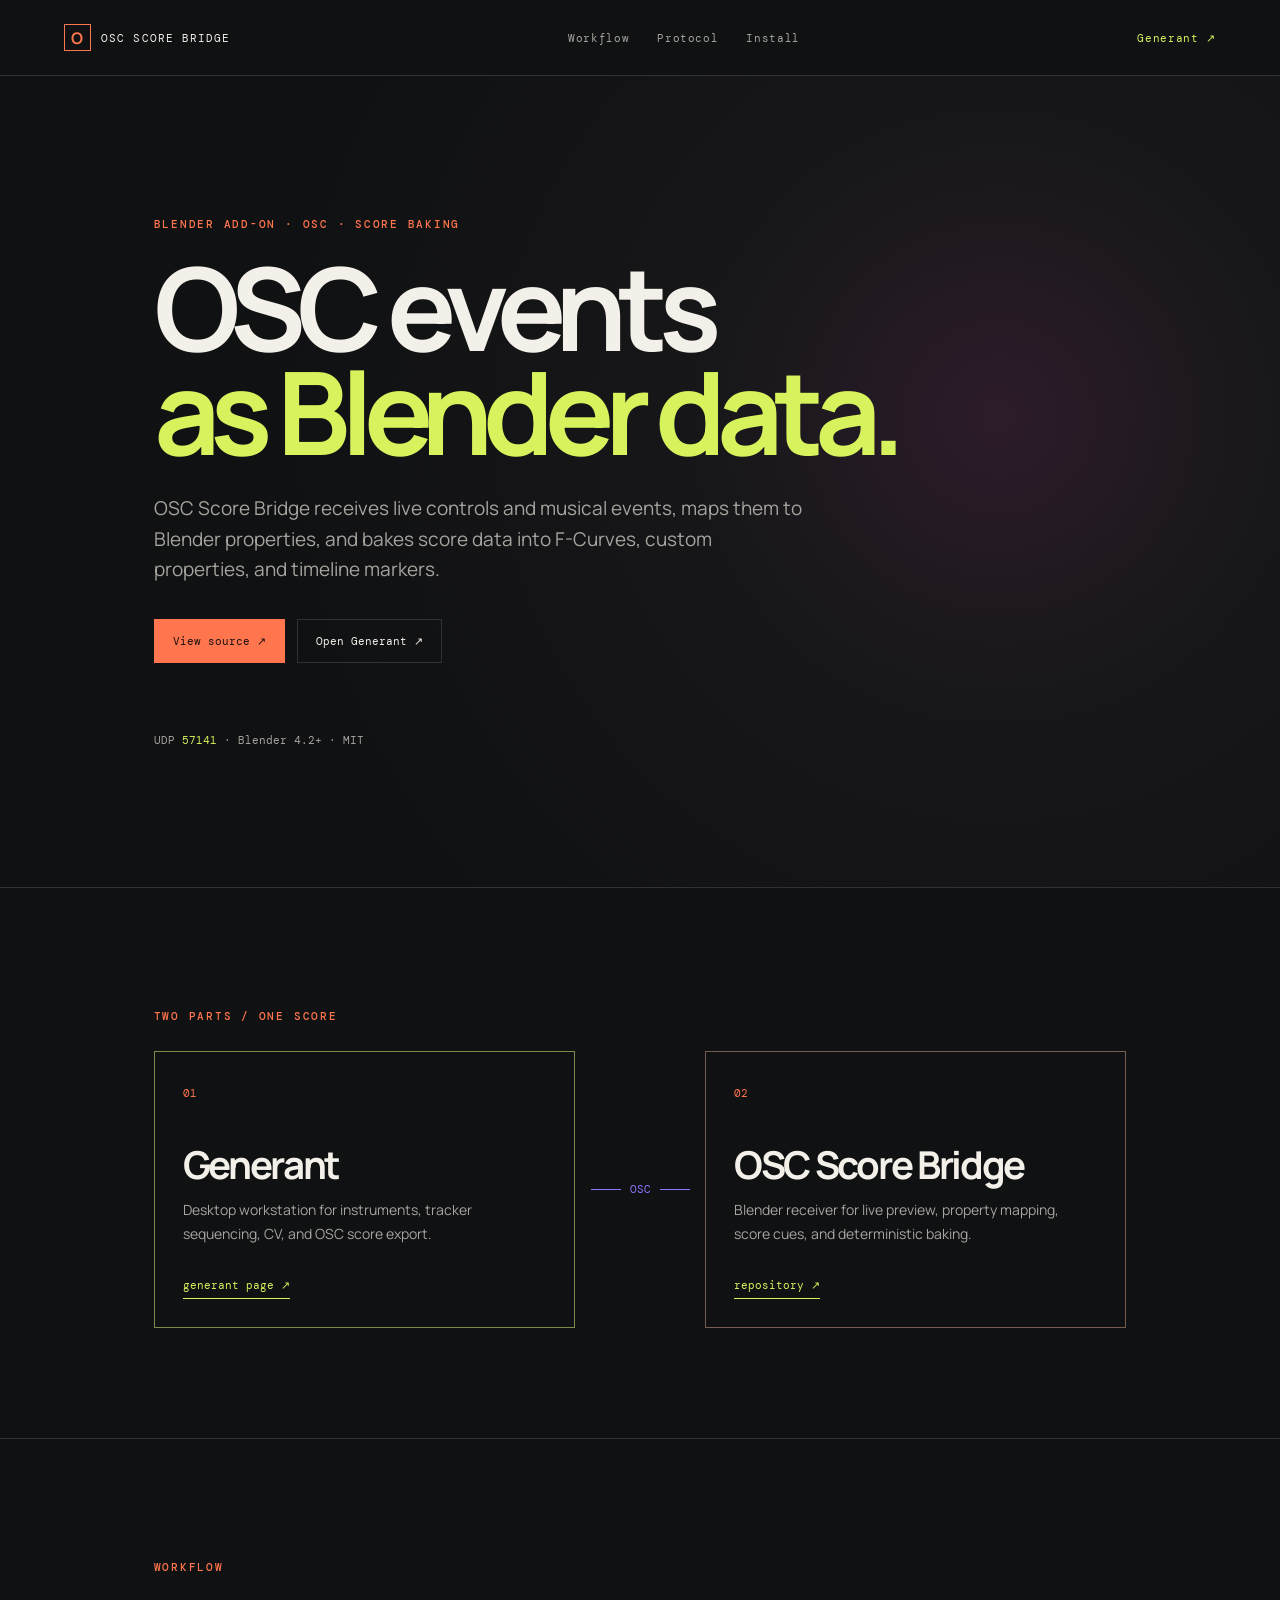
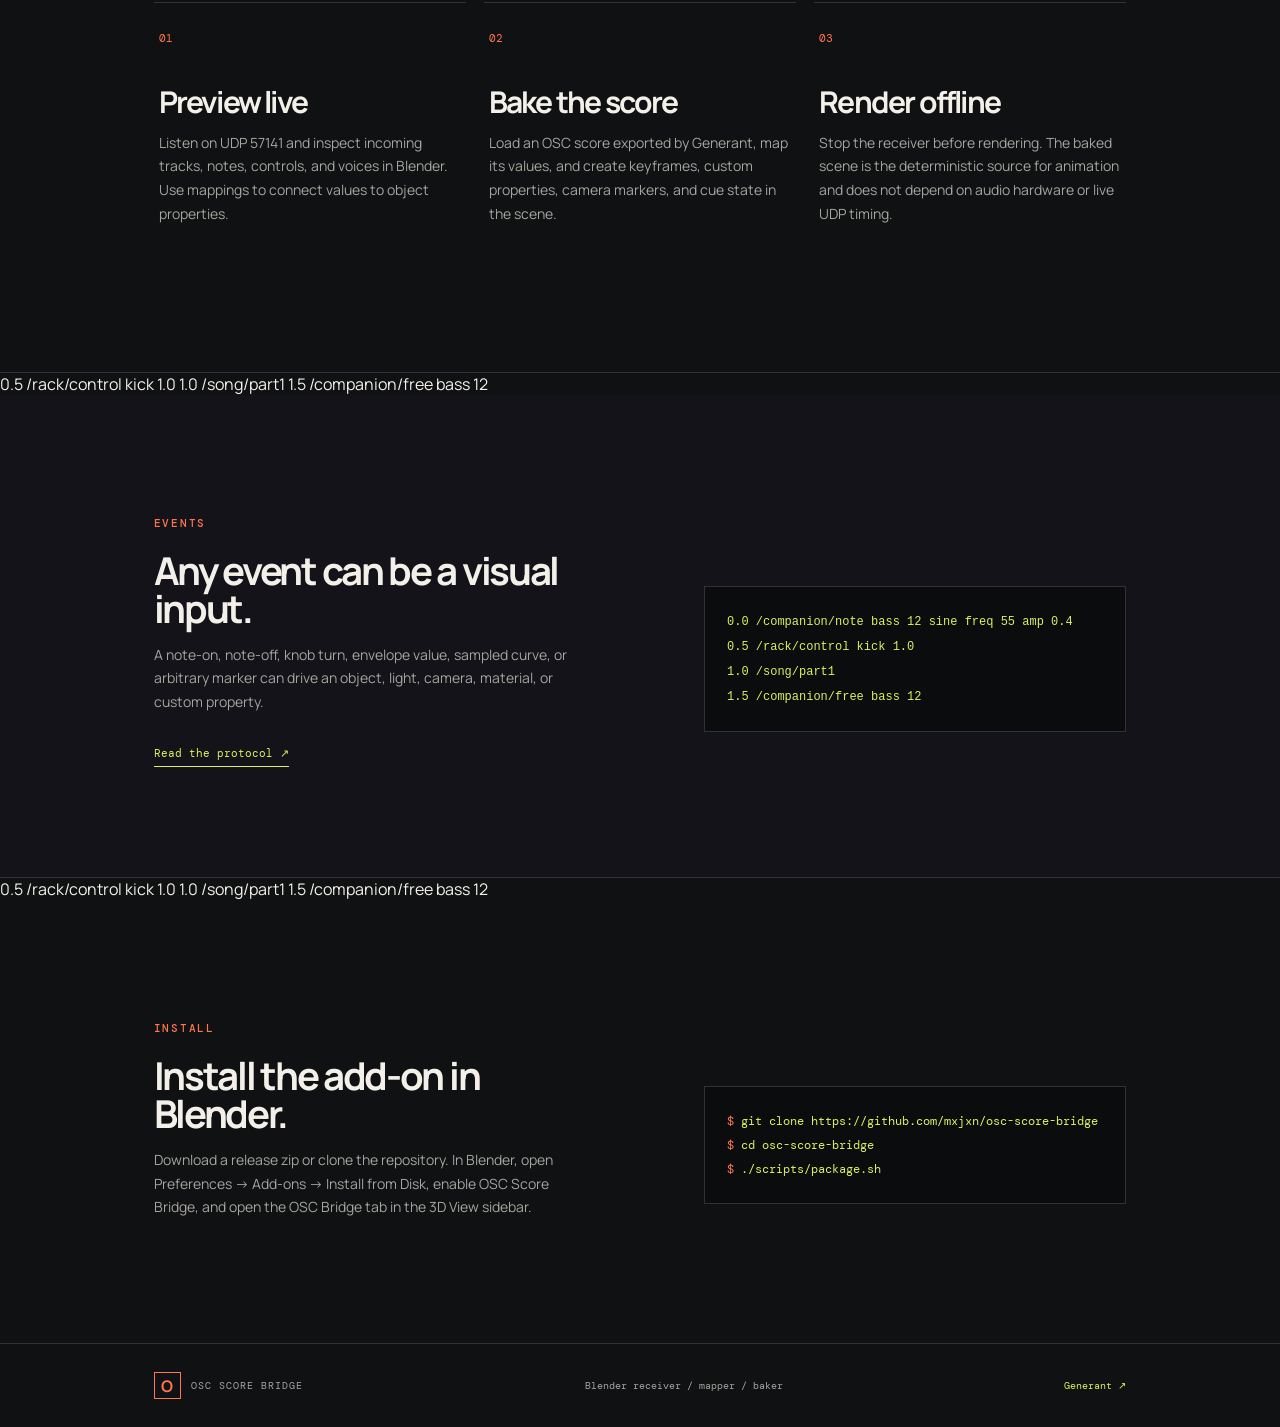
==== docs/index.html @ cbe6df6f "Document OSC bridge and add GitHub Pages site" ====
<!doctype html>
<html lang="en">
<head>
  <meta charset="utf-8">
  <meta name="viewport" content="width=device-width, initial-scale=1">
  <meta name="description" content="OSC Score Bridge is a Blender add-on for live OSC control and deterministic score baking.">
  <title>OSC Score Bridge — Blender OSC control and baking</title>
  <link rel="stylesheet" href="styles.css">
</head>
<body>
  <header class="nav">
    <a class="brand" href="#top"><span class="brand-mark">O</span> OSC SCORE BRIDGE</a>
    <nav><a href="#workflow">Workflow</a><a href="#protocol">Protocol</a><a href="#install">Install</a></nav>
    <a class="nav-cta" href="https://github.com/mxjxn/Generant">Generant ↗</a>
  </header>
  <main id="top">
    <section class="hero">
      <p class="eyebrow">BLENDER ADD-ON · OSC · SCORE BAKING</p>
      <h1>OSC events<br><em>as Blender data.</em></h1>
      <p class="lede">OSC Score Bridge receives live controls and musical events, maps them to Blender properties, and bakes score data into F-Curves, custom properties, and timeline markers.</p>
      <div class="actions"><a class="button primary" href="https://github.com/mxjxn/osc-score-bridge">View source ↗</a><a class="button" href="https://mxjxn.github.io/Generant/">Open Generant ↗</a></div>
      <div class="port">UDP <strong>57141</strong> · Blender 4.2+ · MIT</div>
    </section>
    <section class="relationship section"><p class="kicker">TWO PARTS / ONE SCORE</p><div class="relation-grid"><div class="system-card generant"><span>01</span><h2>Generant</h2><p>Desktop workstation for instruments, tracker sequencing, CV, and OSC score export.</p><a href="https://mxjxn.github.io/Generant/">generant page ↗</a></div><div class="connector"><i></i><b>OSC</b><i></i></div><div class="system-card bridge"><span>02</span><h2>OSC Score Bridge</h2><p>Blender receiver for live preview, property mapping, score cues, and deterministic baking.</p><a href="https://github.com/mxjxn/osc-score-bridge">repository ↗</a></div></div></section>
    <section id="workflow" class="section"><p class="kicker">WORKFLOW</p><div class="columns"><article><span class="number">01</span><h2>Preview live</h2><p>Listen on UDP 57141 and inspect incoming tracks, notes, controls, and voices in Blender. Use mappings to connect values to object properties.</p></article><article><span class="number">02</span><h2>Bake the score</h2><p>Load an OSC score exported by Generant, map its values, and create keyframes, custom properties, camera markers, and cue state in the scene.</p></article><article><span class="number">03</span><h2>Render offline</h2><p>Stop the receiver before rendering. The baked scene is the deterministic source for animation and does not depend on audio hardware or live UDP timing.</p></article></div></section>
0.5 /rack/control kick 1.0
1.0 /song/part1
1.5 /companion/free bass 12</code></pre></div></section>
    <section id="protocol" class="section protocol"><p class="kicker">EVENTS</p><div class="protocol-grid"><div><h2>Any event can be a visual input.</h2><p>A note-on, note-off, knob turn, envelope value, sampled curve, or arbitrary marker can drive an object, light, camera, material, or custom property.</p><a class="text-link" href="protocol.md">Read the protocol ↗</a></div><pre><code>0.0 /companion/note bass 12 sine freq 55 amp 0.4
0.5 /rack/control kick 1.0
1.0 /song/part1
1.5 /companion/free bass 12</code></pre></div></section>
0.5 /rack/control kick 1.0
1.0 /song/part1
1.5 /companion/free bass 12</code></pre></div></section>
    <section id="install" class="section install"><p class="kicker">INSTALL</p><div class="install-grid"><div><h2>Install the add-on in Blender.</h2><p>Download a release zip or clone the repository. In Blender, open Preferences → Add-ons → Install from Disk, enable OSC Score Bridge, and open the OSC Bridge tab in the 3D View sidebar.</p></div><div class="code"><span>$</span> git clone https://github.com/mxjxn/osc-score-bridge<br><span>$</span> cd osc-score-bridge<br><span>$</span> ./scripts/package.sh</div></div></section>
  </main>
  <footer><span class="brand"><span class="brand-mark">O</span> OSC SCORE BRIDGE</span><span>Blender receiver / mapper / baker</span><a href="https://github.com/mxjxn/Generant">Generant ↗</a></footer>
</body>
</html>
---- docs/styles.css ----
@import url('https://fonts.googleapis.com/css2?family=DM+Mono:wght@400;500&family=Manrope:wght@400;500;600;700;800&display=swap');
:root{--ink:#f2f0e9;--muted:#a5a49f;--bg:#101112;--line:#303236;--acid:#d6f35d;--violet:#8e75ff;--orange:#ff754d}*{box-sizing:border-box}html{scroll-behavior:smooth}body{margin:0;background:var(--bg);color:var(--ink);font-family:Manrope,system-ui,sans-serif}a{color:inherit;text-decoration:none}.nav{height:76px;display:flex;align-items:center;justify-content:space-between;padding:0 5vw;border-bottom:1px solid var(--line);font:11px 'DM Mono',monospace;letter-spacing:.06em}.brand{display:flex;align-items:center;gap:10px;letter-spacing:.1em}.brand-mark{display:grid;place-items:center;width:27px;height:27px;border:1px solid var(--orange);color:var(--orange);font:700 16px Manrope}.nav nav{display:flex;gap:28px;color:var(--muted)}.nav nav a:hover,footer a:hover,.text-link:hover{color:var(--orange)}.nav-cta{color:var(--acid)}.hero{padding:130px 12vw 140px;border-bottom:1px solid var(--line);background:radial-gradient(circle at 78% 42%,#2d1c2b 0,#171719 26%,var(--bg) 65%)}.eyebrow,.kicker{color:var(--orange);font:500 11px 'DM Mono',monospace;letter-spacing:.16em}.hero h1{font-size:clamp(56px,9vw,126px);line-height:.9;letter-spacing:-.08em;margin:25px 0 30px}.hero h1 em{color:var(--acid);font-style:normal}.lede{max-width:650px;color:var(--muted);font-size:19px;line-height:1.6}.actions{display:flex;gap:12px;margin-top:34px}.button{display:inline-flex;padding:14px 18px;border:1px solid var(--line);font:11px 'DM Mono',monospace}.button.primary{background:var(--orange);border-color:var(--orange);color:#1c1110}.button:hover{border-color:var(--orange)}.port{margin-top:70px;color:var(--muted);font:11px 'DM Mono',monospace}.port strong{color:var(--acid);font-weight:400}.section{padding:110px 12vw;border-bottom:1px solid var(--line)}.relation-grid{display:grid;grid-template-columns:1fr 130px 1fr;align-items:stretch;margin-top:28px}.system-card{border:1px solid var(--line);padding:28px;min-height:250px}.system-card.bridge{border-color:#765b4f}.system-card.generant{border-color:#778d48}.system-card span,.number{color:var(--orange);font:11px 'DM Mono',monospace}.system-card h2,.columns h2,.protocol-grid h2,.install-grid h2{font-size:clamp(28px,3vw,44px);letter-spacing:-.06em;line-height:1;margin:44px 0 14px}.system-card p,.columns p,.protocol-grid p,.install-grid p{color:var(--muted);line-height:1.7;font-size:14px}.system-card a,.text-link{display:inline-block;margin-top:18px;color:var(--acid);font:11px 'DM Mono',monospace;border-bottom:1px solid var(--acid);padding-bottom:6px}.connector{display:flex;align-items:center;justify-content:center;gap:9px}.connector i{height:1px;width:30px;background:var(--violet)}.connector b{font:11px 'DM Mono',monospace;color:var(--violet);font-weight:400}.columns{display:grid;grid-template-columns:repeat(3,1fr);gap:18px;margin-top:28px}.columns article{border-top:1px solid var(--line);padding:22px 5px}.columns h2{font-size:30px;margin-top:40px}.protocol{background:#14131a}.protocol-grid,.install-grid{display:grid;grid-template-columns:1fr 1fr;gap:10vw;align-items:center;margin-top:22px}.protocol-grid h2,.install-grid h2{margin-top:0}pre,.code{padding:22px;background:#0b0c0d;border:1px solid var(--line);overflow:auto;color:var(--acid);font:12px/2 'DM Mono',monospace}.code span{color:var(--orange)}footer{display:flex;justify-content:space-between;align-items:center;padding:28px 12vw;color:var(--muted);font:10px 'DM Mono',monospace}footer a{color:var(--acid)}@media(max-width:800px){.nav{padding:0 6vw}.nav nav{display:none}.hero,.section{padding-left:6vw;padding-right:6vw}.hero{padding-top:90px;padding-bottom:90px}.relation-grid,.protocol-grid,.install-grid{grid-template-columns:1fr}.connector{padding:18px 0}.columns{grid-template-columns:1fr}footer{padding:25px 6vw;gap:14px;flex-wrap:wrap}}
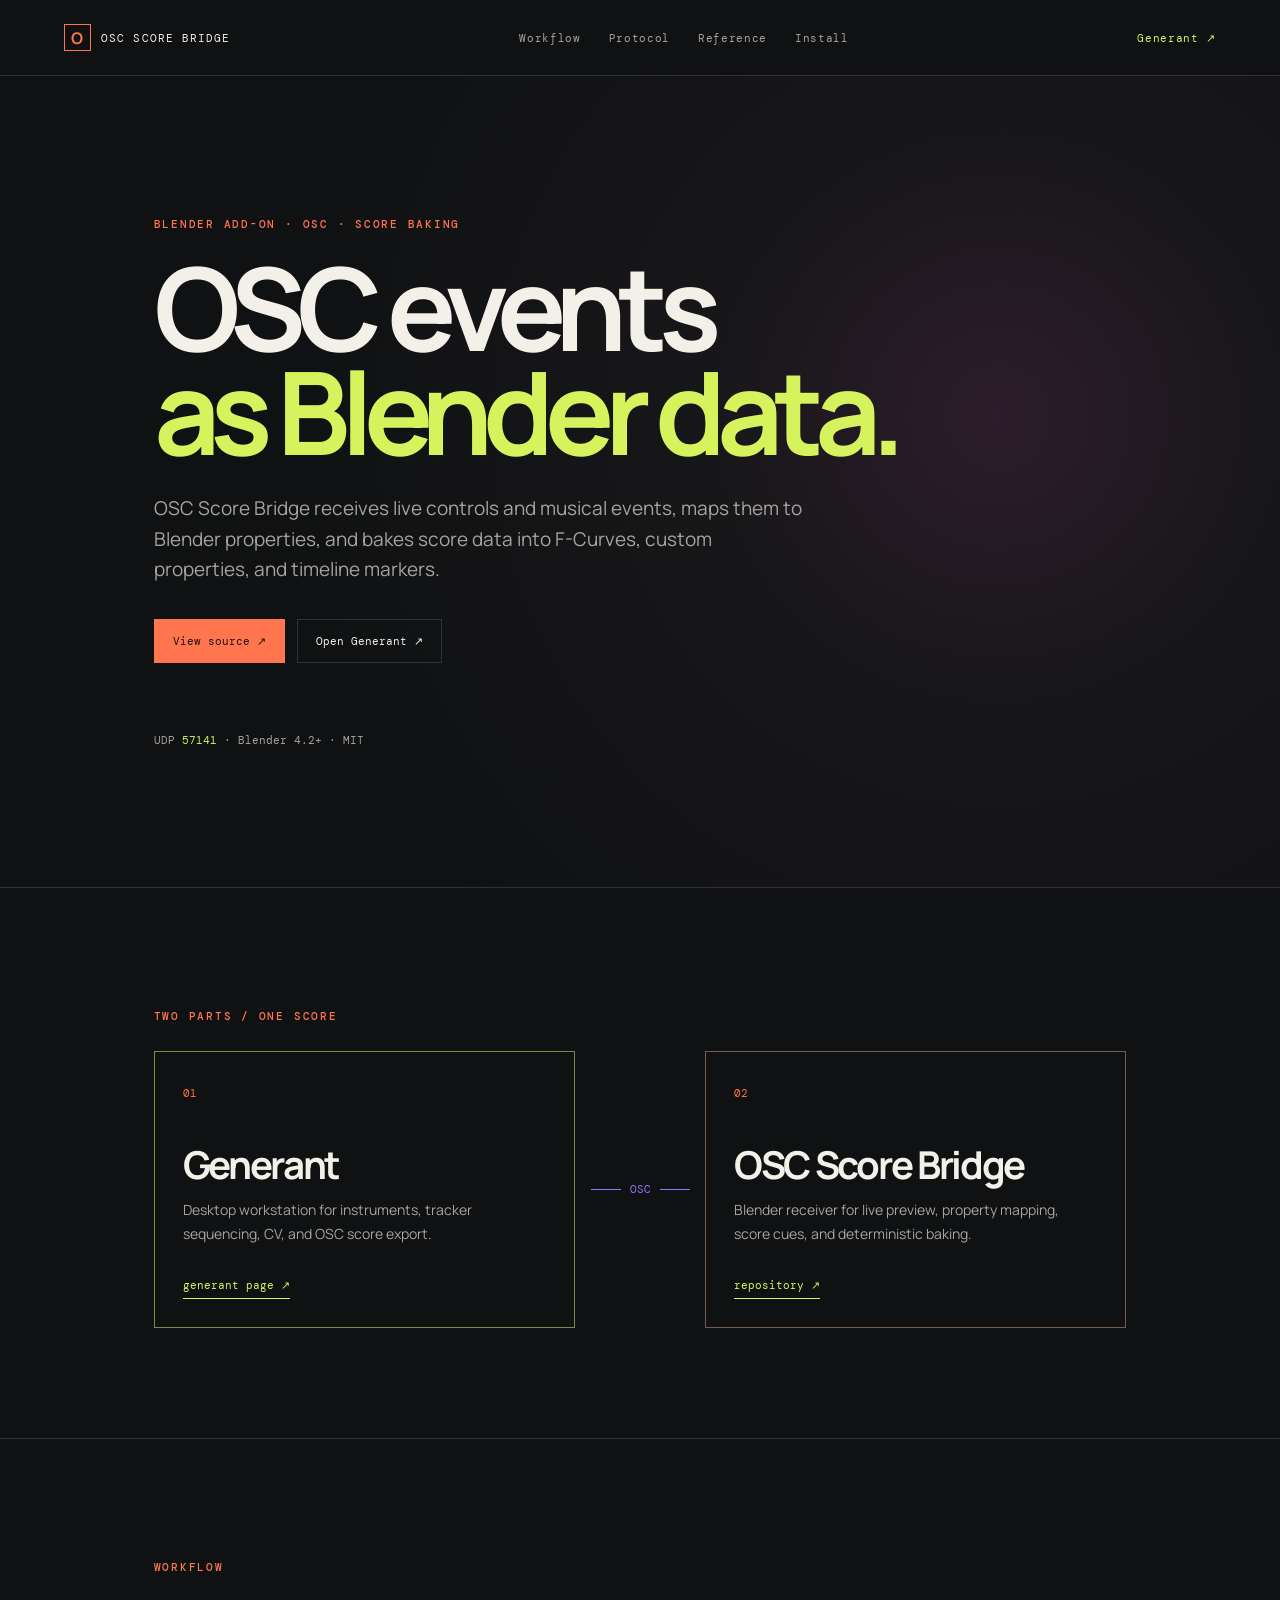
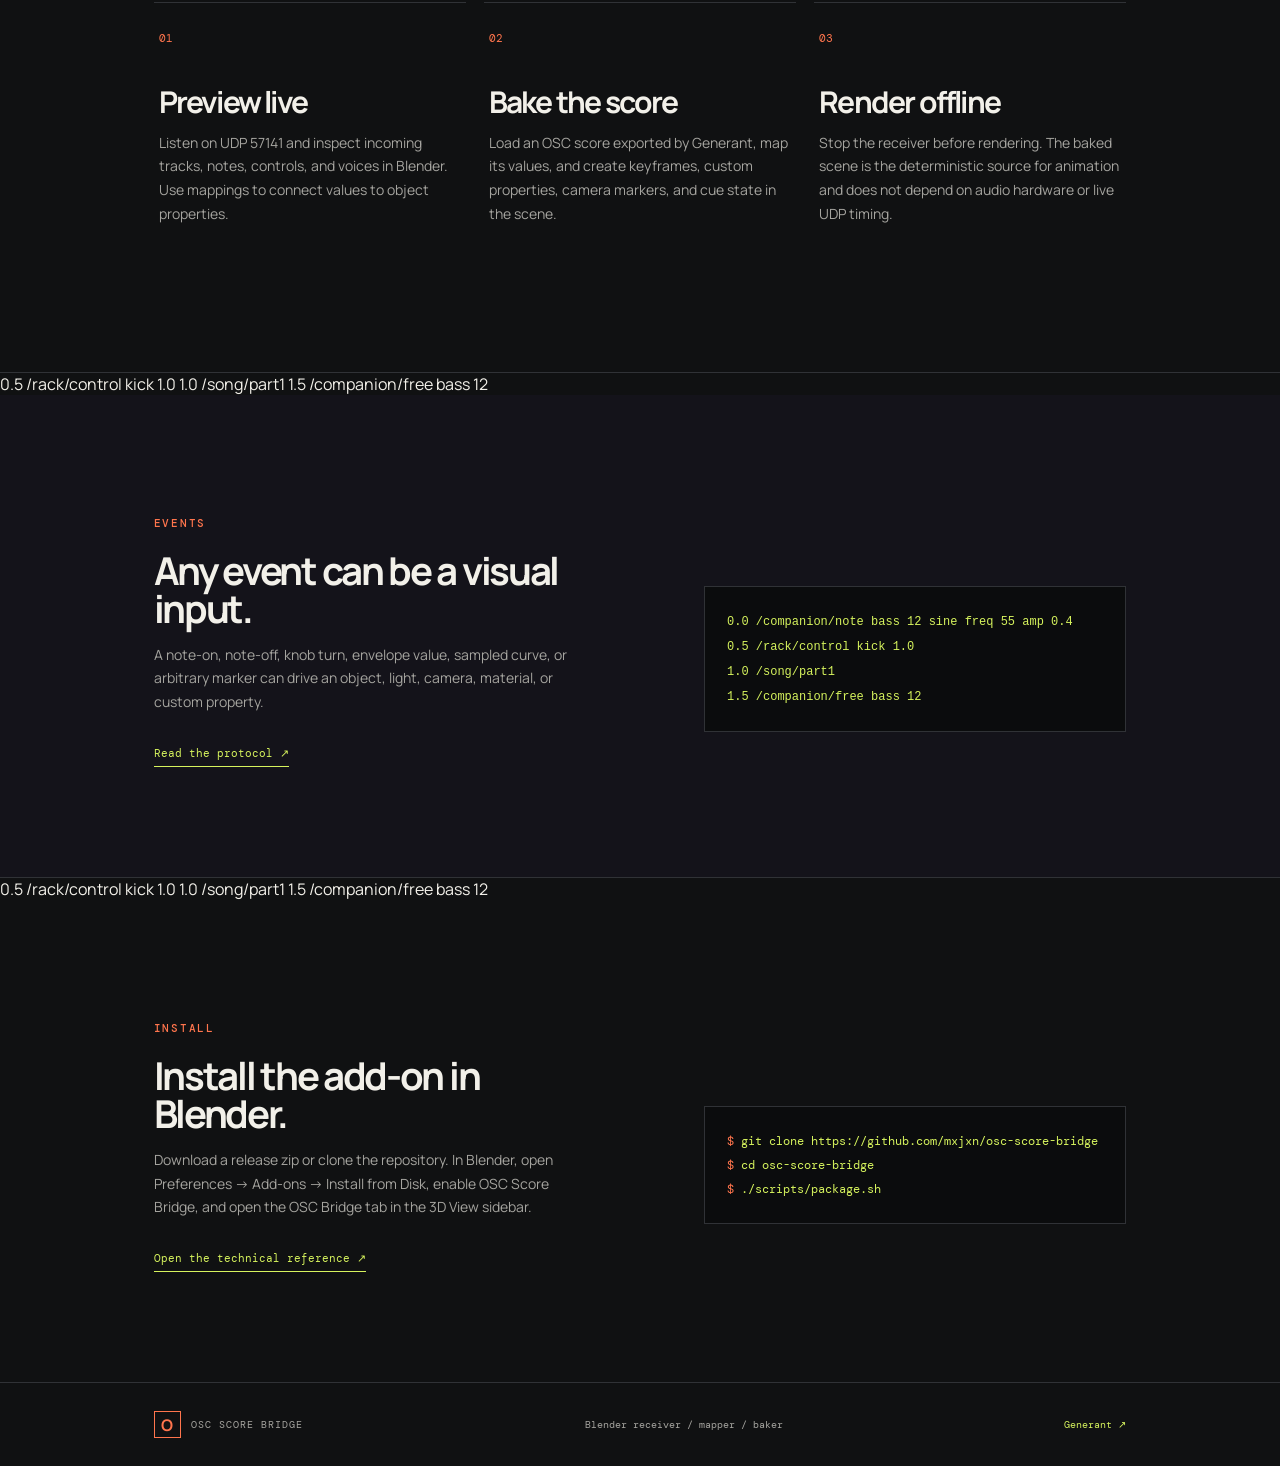
==== commit 331026e8: "Add bridge reference and lessons pages" ====
--- a/docs/index.html
+++ b/docs/index.html
@@ -10,7 +10,7 @@
 <body>
   <header class="nav">
     <a class="brand" href="#top"><span class="brand-mark">O</span> OSC SCORE BRIDGE</a>
-    <nav><a href="#workflow">Workflow</a><a href="#protocol">Protocol</a><a href="#install">Install</a></nav>
+    <nav><a href="#workflow">Workflow</a><a href="#protocol">Protocol</a><a href="reference/index.html">Reference</a><a href="#install">Install</a></nav>
     <a class="nav-cta" href="https://github.com/mxjxn/Generant">Generant ↗</a>
   </header>
   <main id="top">
@@ -33,7 +33,7 @@
 0.5 /rack/control kick 1.0
 1.0 /song/part1
 1.5 /companion/free bass 12</code></pre></div></section>
-    <section id="install" class="section install"><p class="kicker">INSTALL</p><div class="install-grid"><div><h2>Install the add-on in Blender.</h2><p>Download a release zip or clone the repository. In Blender, open Preferences → Add-ons → Install from Disk, enable OSC Score Bridge, and open the OSC Bridge tab in the 3D View sidebar.</p></div><div class="code"><span>$</span> git clone https://github.com/mxjxn/osc-score-bridge<br><span>$</span> cd osc-score-bridge<br><span>$</span> ./scripts/package.sh</div></div></section>
+    <section id="install" class="section install"><p class="kicker">INSTALL</p><div class="install-grid"><div><h2>Install the add-on in Blender.</h2><p>Download a release zip or clone the repository. In Blender, open Preferences → Add-ons → Install from Disk, enable OSC Score Bridge, and open the OSC Bridge tab in the 3D View sidebar.</p><a class="text-link" href="reference/index.html">Open the technical reference ↗</a></div><div class="code"><span>$</span> git clone https://github.com/mxjxn/osc-score-bridge<br><span>$</span> cd osc-score-bridge<br><span>$</span> ./scripts/package.sh</div></div></section>
   </main>
   <footer><span class="brand"><span class="brand-mark">O</span> OSC SCORE BRIDGE</span><span>Blender receiver / mapper / baker</span><a href="https://github.com/mxjxn/Generant">Generant ↗</a></footer>
 </body>
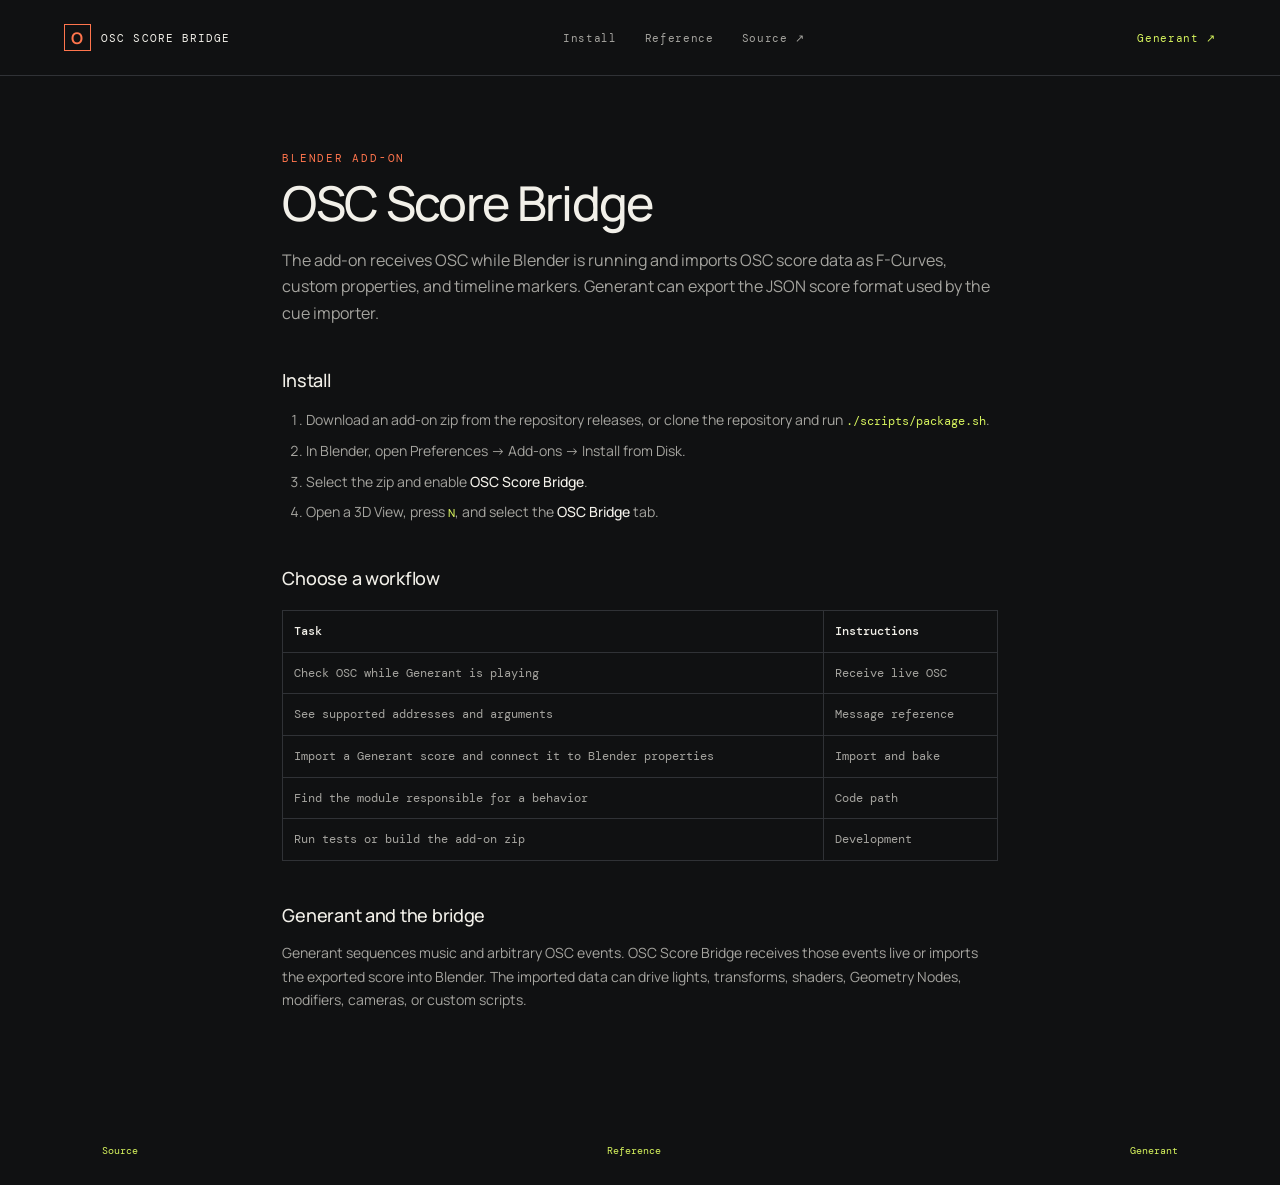
==== commit 1f2499ae: "Rewrite OSC Bridge pages as procedural reference" ====
--- a/docs/index.html
+++ b/docs/index.html
@@ -1,40 +1,15 @@
 <!doctype html>
-<html lang="en">
-<head>
-  <meta charset="utf-8">
-  <meta name="viewport" content="width=device-width, initial-scale=1">
-  <meta name="description" content="OSC Score Bridge is a Blender add-on for live OSC control and deterministic score baking.">
-  <title>OSC Score Bridge — Blender OSC control and baking</title>
-  <link rel="stylesheet" href="styles.css">
-</head>
-<body>
-  <header class="nav">
-    <a class="brand" href="#top"><span class="brand-mark">O</span> OSC SCORE BRIDGE</a>
-    <nav><a href="#workflow">Workflow</a><a href="#protocol">Protocol</a><a href="reference/index.html">Reference</a><a href="#install">Install</a></nav>
-    <a class="nav-cta" href="https://github.com/mxjxn/Generant">Generant ↗</a>
-  </header>
-  <main id="top">
-    <section class="hero">
-      <p class="eyebrow">BLENDER ADD-ON · OSC · SCORE BAKING</p>
-      <h1>OSC events<br><em>as Blender data.</em></h1>
-      <p class="lede">OSC Score Bridge receives live controls and musical events, maps them to Blender properties, and bakes score data into F-Curves, custom properties, and timeline markers.</p>
-      <div class="actions"><a class="button primary" href="https://github.com/mxjxn/osc-score-bridge">View source ↗</a><a class="button" href="https://mxjxn.github.io/Generant/">Open Generant ↗</a></div>
-      <div class="port">UDP <strong>57141</strong> · Blender 4.2+ · MIT</div>
-    </section>
-    <section class="relationship section"><p class="kicker">TWO PARTS / ONE SCORE</p><div class="relation-grid"><div class="system-card generant"><span>01</span><h2>Generant</h2><p>Desktop workstation for instruments, tracker sequencing, CV, and OSC score export.</p><a href="https://mxjxn.github.io/Generant/">generant page ↗</a></div><div class="connector"><i></i><b>OSC</b><i></i></div><div class="system-card bridge"><span>02</span><h2>OSC Score Bridge</h2><p>Blender receiver for live preview, property mapping, score cues, and deterministic baking.</p><a href="https://github.com/mxjxn/osc-score-bridge">repository ↗</a></div></div></section>
-    <section id="workflow" class="section"><p class="kicker">WORKFLOW</p><div class="columns"><article><span class="number">01</span><h2>Preview live</h2><p>Listen on UDP 57141 and inspect incoming tracks, notes, controls, and voices in Blender. Use mappings to connect values to object properties.</p></article><article><span class="number">02</span><h2>Bake the score</h2><p>Load an OSC score exported by Generant, map its values, and create keyframes, custom properties, camera markers, and cue state in the scene.</p></article><article><span class="number">03</span><h2>Render offline</h2><p>Stop the receiver before rendering. The baked scene is the deterministic source for animation and does not depend on audio hardware or live UDP timing.</p></article></div></section>
-0.5 /rack/control kick 1.0
-1.0 /song/part1
-1.5 /companion/free bass 12</code></pre></div></section>
-    <section id="protocol" class="section protocol"><p class="kicker">EVENTS</p><div class="protocol-grid"><div><h2>Any event can be a visual input.</h2><p>A note-on, note-off, knob turn, envelope value, sampled curve, or arbitrary marker can drive an object, light, camera, material, or custom property.</p><a class="text-link" href="protocol.md">Read the protocol ↗</a></div><pre><code>0.0 /companion/note bass 12 sine freq 55 amp 0.4
-0.5 /rack/control kick 1.0
-1.0 /song/part1
-1.5 /companion/free bass 12</code></pre></div></section>
-0.5 /rack/control kick 1.0
-1.0 /song/part1
-1.5 /companion/free bass 12</code></pre></div></section>
-    <section id="install" class="section install"><p class="kicker">INSTALL</p><div class="install-grid"><div><h2>Install the add-on in Blender.</h2><p>Download a release zip or clone the repository. In Blender, open Preferences → Add-ons → Install from Disk, enable OSC Score Bridge, and open the OSC Bridge tab in the 3D View sidebar.</p><a class="text-link" href="reference/index.html">Open the technical reference ↗</a></div><div class="code"><span>$</span> git clone https://github.com/mxjxn/osc-score-bridge<br><span>$</span> cd osc-score-bridge<br><span>$</span> ./scripts/package.sh</div></div></section>
-  </main>
-  <footer><span class="brand"><span class="brand-mark">O</span> OSC SCORE BRIDGE</span><span>Blender receiver / mapper / baker</span><a href="https://github.com/mxjxn/Generant">Generant ↗</a></footer>
-</body>
-</html>
+<html lang="en"><head><meta charset="utf-8"><meta name="viewport" content="width=device-width,initial-scale=1"><meta name="description" content="Documentation for OSC Score Bridge, a Blender add-on for receiving and baking OSC data."><title>OSC Score Bridge</title><link rel="stylesheet" href="styles.css"><link rel="stylesheet" href="reference/reference.css"></head>
+<body><header class="nav"><a class="brand" href="#top"><span class="brand-mark">O</span> OSC SCORE BRIDGE</a><nav><a href="#install">Install</a><a href="reference/index.html">Reference</a><a href="https://github.com/mxjxn/osc-score-bridge">Source ↗</a></nav><a class="nav-cta" href="https://mxjxn.github.io/Generant/">Generant ↗</a></header>
+<main id="top" class="reference article"><p class="eyebrow">BLENDER ADD-ON</p><h1>OSC Score Bridge</h1><p class="intro">The add-on receives OSC while Blender is running and imports OSC score data as F-Curves, custom properties, and timeline markers. Generant can export the JSON score format used by the cue importer.</p>
+<h2 id="install">Install</h2><ol><li>Download an add-on zip from the repository releases, or clone the repository and run <code>./scripts/package.sh</code>.</li><li>In Blender, open Preferences → Add-ons → Install from Disk.</li><li>Select the zip and enable <strong>OSC Score Bridge</strong>.</li><li>Open a 3D View, press <code>N</code>, and select the <strong>OSC Bridge</strong> tab.</li></ol>
+<h2>Choose a workflow</h2>
+<table><thead><tr><th>Task</th><th>Instructions</th></tr></thead><tbody>
+<tr><td>Check OSC while Generant is playing</td><td><a href="reference/live.html">Receive live OSC</a></td></tr>
+<tr><td>See supported addresses and arguments</td><td><a href="reference/protocol.html">Message reference</a></td></tr>
+<tr><td>Import a Generant score and connect it to Blender properties</td><td><a href="reference/baking.html">Import and bake</a></td></tr>
+<tr><td>Find the module responsible for a behavior</td><td><a href="reference/architecture.html">Code path</a></td></tr>
+<tr><td>Run tests or build the add-on zip</td><td><a href="reference/development.html">Development</a></td></tr>
+</tbody></table>
+<h2>Generant and the bridge</h2><p><a href="https://mxjxn.github.io/Generant/">Generant</a> sequences music and arbitrary OSC events. OSC Score Bridge receives those events live or imports the exported score into Blender. The imported data can drive lights, transforms, shaders, Geometry Nodes, modifiers, cameras, or custom scripts.</p>
+</main><footer><a href="https://github.com/mxjxn/osc-score-bridge">Source</a><a href="reference/index.html">Reference</a><a href="https://mxjxn.github.io/Generant/">Generant</a></footer></body></html>
--- a/docs/reference/reference.css
+++ b/docs/reference/reference.css
@@ -0,0 +1 @@
+.reference{max-width:920px;margin:0 auto;padding:64px 8vw 90px}.reference h1{font-size:clamp(32px,5vw,48px);line-height:1.08;letter-spacing:-.035em;margin:12px 0 18px;font-weight:500}.reference .intro{max-width:760px;color:var(--muted);font-size:16px;line-height:1.65}.ref-list{margin-top:40px;border-top:1px solid var(--line)}.ref-list a{display:grid;grid-template-columns:42px 170px 1fr;gap:16px;padding:18px 0;border-bottom:1px solid var(--line);align-items:baseline}.ref-list a:hover{color:var(--orange)}.ref-list span{color:var(--orange);font:11px 'DM Mono',monospace}.ref-list b{font-size:15px;font-weight:500}.ref-list p{margin:0;color:var(--muted);font-size:13px;line-height:1.55}.article{max-width:920px}.article .eyebrow{color:var(--orange);font:11px 'DM Mono',monospace}.article h2{font-size:18px;font-weight:500;letter-spacing:-.015em;margin:42px 0 10px}.article h3{font-size:15px;font-weight:500;margin:28px 0 8px}.article strong{color:var(--ink);font-weight:500}.article p,.article li{color:var(--muted);font-size:14px;line-height:1.7}.article ol,.article ul{padding-left:24px}.article li{margin:7px 0}.article code{color:var(--acid);font:12px 'DM Mono',monospace}.article table{width:100%;border-collapse:collapse;margin:20px 0;color:var(--muted);font:12px/1.55 'DM Mono',monospace}.article th,.article td{border:1px solid var(--line);padding:11px;text-align:left;vertical-align:top}.article th{color:var(--ink);font-weight:500}.article pre{padding:18px;background:#0b0c0d;border:1px solid var(--line);overflow:auto;color:var(--acid);font:12px/1.8 'DM Mono',monospace}.note{border-left:2px solid var(--orange);padding:2px 0 2px 16px;margin:20px 0}.next-link{display:inline-block;margin-top:35px;color:var(--acid);font:11px 'DM Mono',monospace;border-bottom:1px solid var(--acid);padding-bottom:7px}footer{padding-left:8vw;padding-right:8vw}@media(max-width:800px){.reference{padding:48px 6vw 72px}.ref-list a{grid-template-columns:32px 1fr}.ref-list p{grid-column:2}.article table{font-size:10px}.article th,.article td{padding:8px}}
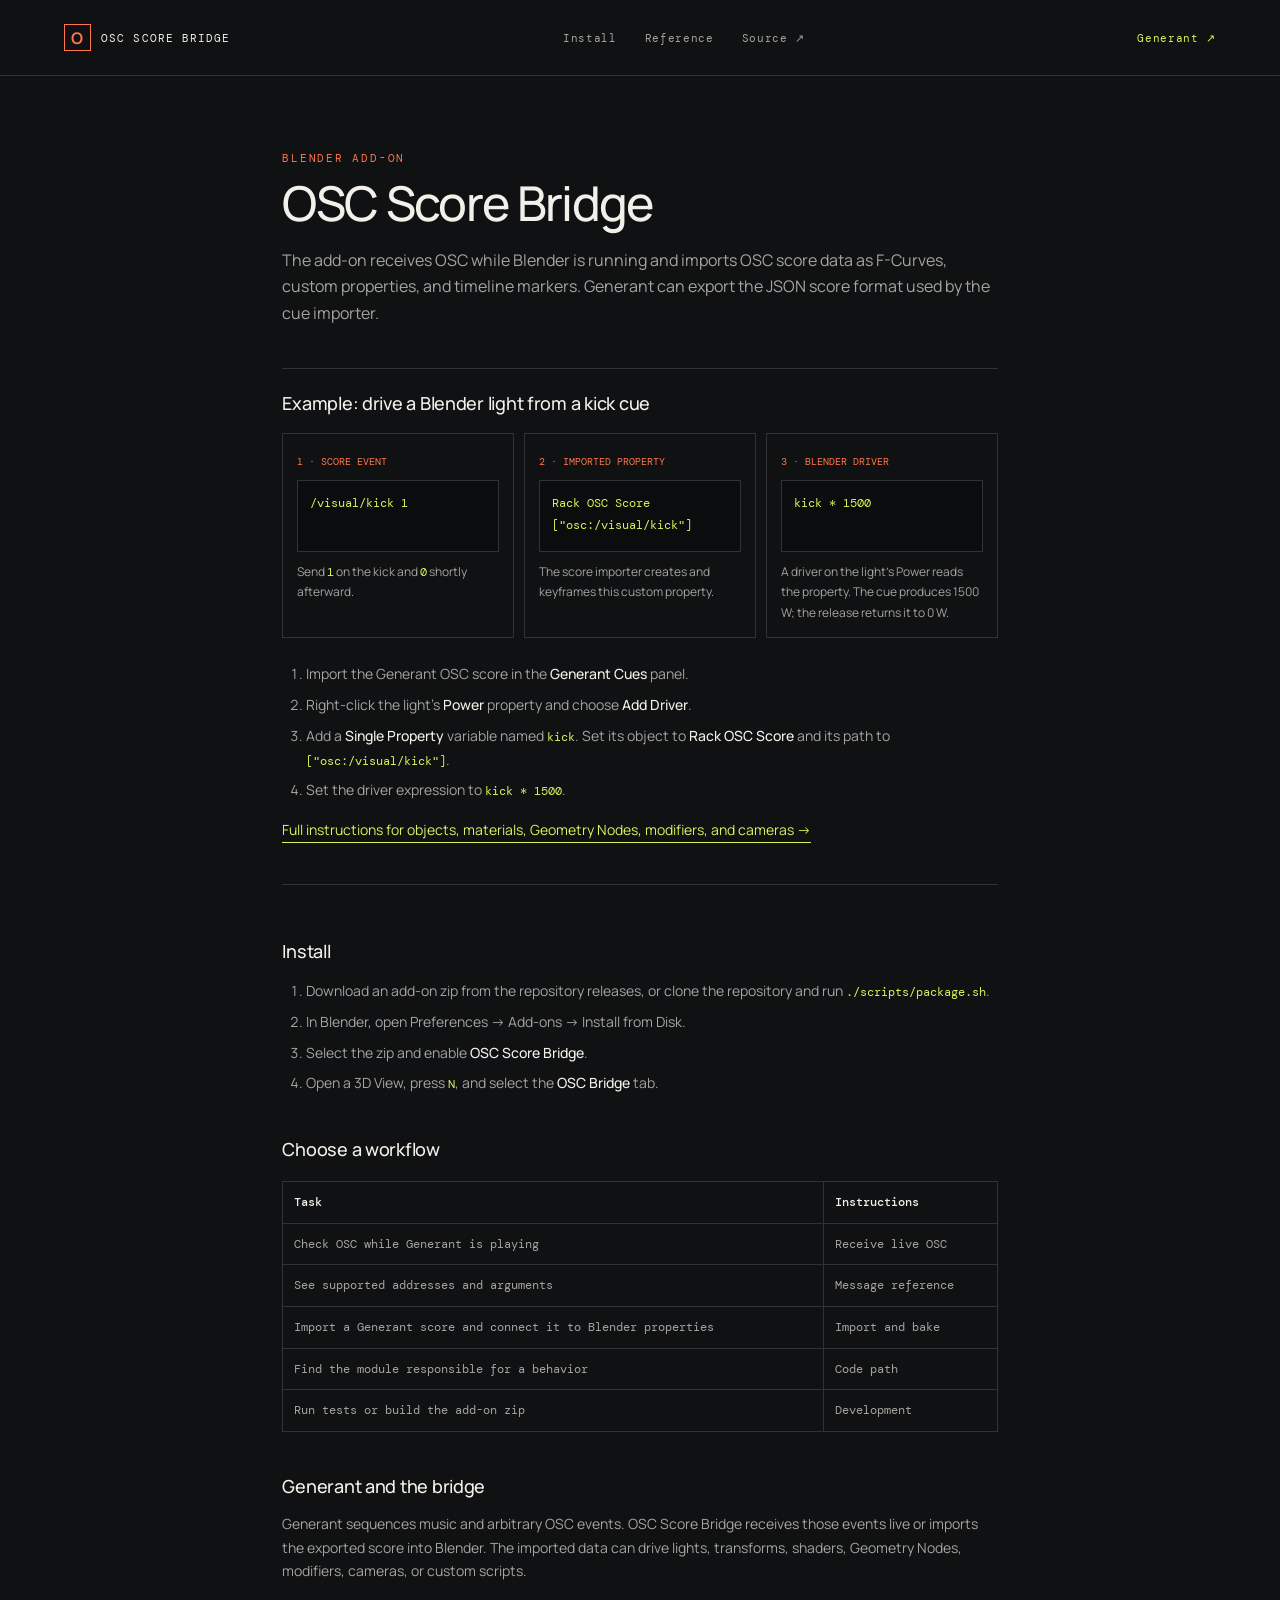
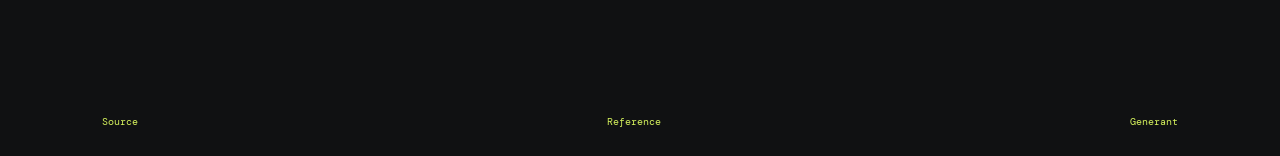
==== commit dd34ca1d: "Put Blender driver example on bridge homepage" ====
--- a/docs/index.html
+++ b/docs/index.html
@@ -2,6 +2,17 @@
 <html lang="en"><head><meta charset="utf-8"><meta name="viewport" content="width=device-width,initial-scale=1"><meta name="description" content="Documentation for OSC Score Bridge, a Blender add-on for receiving and baking OSC data."><title>OSC Score Bridge</title><link rel="stylesheet" href="styles.css"><link rel="stylesheet" href="reference/reference.css"></head>
 <body><header class="nav"><a class="brand" href="#top"><span class="brand-mark">O</span> OSC SCORE BRIDGE</a><nav><a href="#install">Install</a><a href="reference/index.html">Reference</a><a href="https://github.com/mxjxn/osc-score-bridge">Source ↗</a></nav><a class="nav-cta" href="https://mxjxn.github.io/Generant/">Generant ↗</a></header>
 <main id="top" class="reference article"><p class="eyebrow">BLENDER ADD-ON</p><h1>OSC Score Bridge</h1><p class="intro">The add-on receives OSC while Blender is running and imports OSC score data as F-Curves, custom properties, and timeline markers. Generant can export the JSON score format used by the cue importer.</p>
+<section class="front-example">
+  <h2>Example: drive a Blender light from a kick cue</h2>
+  <div class="example-flow">
+    <div><span>1 · SCORE EVENT</span><pre>/visual/kick 1</pre><p>Send <code>1</code> on the kick and <code>0</code> shortly afterward.</p></div>
+    <div><span>2 · IMPORTED PROPERTY</span><pre>Rack OSC Score
+["osc:/visual/kick"]</pre><p>The score importer creates and keyframes this custom property.</p></div>
+    <div><span>3 · BLENDER DRIVER</span><pre>kick * 1500</pre><p>A driver on the light's Power reads the property. The cue produces 1500 W; the release returns it to 0 W.</p></div>
+  </div>
+  <ol><li>Import the Generant OSC score in the <strong>Generant Cues</strong> panel.</li><li>Right-click the light's <strong>Power</strong> property and choose <strong>Add Driver</strong>.</li><li>Add a <strong>Single Property</strong> variable named <code>kick</code>. Set its object to <strong>Rack OSC Score</strong> and its path to <code>["osc:/visual/kick"]</code>.</li><li>Set the driver expression to <code>kick * 1500</code>.</li></ol>
+  <p><a href="reference/baking.html">Full instructions for objects, materials, Geometry Nodes, modifiers, and cameras →</a></p>
+</section>
 <h2 id="install">Install</h2><ol><li>Download an add-on zip from the repository releases, or clone the repository and run <code>./scripts/package.sh</code>.</li><li>In Blender, open Preferences → Add-ons → Install from Disk.</li><li>Select the zip and enable <strong>OSC Score Bridge</strong>.</li><li>Open a 3D View, press <code>N</code>, and select the <strong>OSC Bridge</strong> tab.</li></ol>
 <h2>Choose a workflow</h2>
 <table><thead><tr><th>Task</th><th>Instructions</th></tr></thead><tbody>
--- a/docs/reference/reference.css
+++ b/docs/reference/reference.css
@@ -1 +1 @@
-.reference{max-width:920px;margin:0 auto;padding:64px 8vw 90px}.reference h1{font-size:clamp(32px,5vw,48px);line-height:1.08;letter-spacing:-.035em;margin:12px 0 18px;font-weight:500}.reference .intro{max-width:760px;color:var(--muted);font-size:16px;line-height:1.65}.ref-list{margin-top:40px;border-top:1px solid var(--line)}.ref-list a{display:grid;grid-template-columns:42px 170px 1fr;gap:16px;padding:18px 0;border-bottom:1px solid var(--line);align-items:baseline}.ref-list a:hover{color:var(--orange)}.ref-list span{color:var(--orange);font:11px 'DM Mono',monospace}.ref-list b{font-size:15px;font-weight:500}.ref-list p{margin:0;color:var(--muted);font-size:13px;line-height:1.55}.article{max-width:920px}.article .eyebrow{color:var(--orange);font:11px 'DM Mono',monospace}.article h2{font-size:18px;font-weight:500;letter-spacing:-.015em;margin:42px 0 10px}.article h3{font-size:15px;font-weight:500;margin:28px 0 8px}.article strong{color:var(--ink);font-weight:500}.article p,.article li{color:var(--muted);font-size:14px;line-height:1.7}.article ol,.article ul{padding-left:24px}.article li{margin:7px 0}.article code{color:var(--acid);font:12px 'DM Mono',monospace}.article table{width:100%;border-collapse:collapse;margin:20px 0;color:var(--muted);font:12px/1.55 'DM Mono',monospace}.article th,.article td{border:1px solid var(--line);padding:11px;text-align:left;vertical-align:top}.article th{color:var(--ink);font-weight:500}.article pre{padding:18px;background:#0b0c0d;border:1px solid var(--line);overflow:auto;color:var(--acid);font:12px/1.8 'DM Mono',monospace}.note{border-left:2px solid var(--orange);padding:2px 0 2px 16px;margin:20px 0}.next-link{display:inline-block;margin-top:35px;color:var(--acid);font:11px 'DM Mono',monospace;border-bottom:1px solid var(--acid);padding-bottom:7px}footer{padding-left:8vw;padding-right:8vw}@media(max-width:800px){.reference{padding:48px 6vw 72px}.ref-list a{grid-template-columns:32px 1fr}.ref-list p{grid-column:2}.article table{font-size:10px}.article th,.article td{padding:8px}}
+.reference{max-width:920px;margin:0 auto;padding:64px 8vw 90px}.reference h1{font-size:clamp(32px,5vw,48px);line-height:1.08;letter-spacing:-.035em;margin:12px 0 18px;font-weight:500}.reference .intro{max-width:760px;color:var(--muted);font-size:16px;line-height:1.65}.ref-list{margin-top:40px;border-top:1px solid var(--line)}.ref-list a{display:grid;grid-template-columns:42px 170px 1fr;gap:16px;padding:18px 0;border-bottom:1px solid var(--line);align-items:baseline}.ref-list a:hover{color:var(--orange)}.ref-list span{color:var(--orange);font:11px 'DM Mono',monospace}.ref-list b{font-size:15px;font-weight:500}.ref-list p{margin:0;color:var(--muted);font-size:13px;line-height:1.55}.article{max-width:920px}.article .eyebrow{color:var(--orange);font:11px 'DM Mono',monospace}.article h2{font-size:18px;font-weight:500;letter-spacing:-.015em;margin:42px 0 10px}.article h3{font-size:15px;font-weight:500;margin:28px 0 8px}.article strong{color:var(--ink);font-weight:500}.article p,.article li{color:var(--muted);font-size:14px;line-height:1.7}.article ol,.article ul{padding-left:24px}.article li{margin:7px 0}.article code{color:var(--acid);font:12px 'DM Mono',monospace}.article table{width:100%;border-collapse:collapse;margin:20px 0;color:var(--muted);font:12px/1.55 'DM Mono',monospace}.article th,.article td{border:1px solid var(--line);padding:11px;text-align:left;vertical-align:top}.article th{color:var(--ink);font-weight:500}.article pre{padding:18px;background:#0b0c0d;border:1px solid var(--line);overflow:auto;color:var(--acid);font:12px/1.8 'DM Mono',monospace}.note{border-left:2px solid var(--orange);padding:2px 0 2px 16px;margin:20px 0}.front-example{margin:42px 0 54px;padding:0 0 28px;border-top:1px solid var(--line);border-bottom:1px solid var(--line)}.front-example h2{margin-top:22px}.example-flow{display:grid;grid-template-columns:repeat(3,1fr);gap:10px;margin:18px 0 24px}.example-flow>div{border:1px solid var(--line);padding:14px;min-width:0}.example-flow span{color:var(--orange);font:10px 'DM Mono',monospace}.example-flow pre{margin:10px 0;padding:12px;min-height:72px}.example-flow p{margin:0;font-size:12px}.front-example>a,.front-example a{color:var(--acid);border-bottom:1px solid var(--acid);padding-bottom:3px}.next-link{display:inline-block;margin-top:35px;color:var(--acid);font:11px 'DM Mono',monospace;border-bottom:1px solid var(--acid);padding-bottom:7px}footer{padding-left:8vw;padding-right:8vw}@media(max-width:800px){.reference{padding:48px 6vw 72px}.ref-list a{grid-template-columns:32px 1fr}.ref-list p{grid-column:2}.article table{font-size:10px}.article th,.article td{padding:8px}.example-flow{grid-template-columns:1fr}.example-flow pre{min-height:0}}
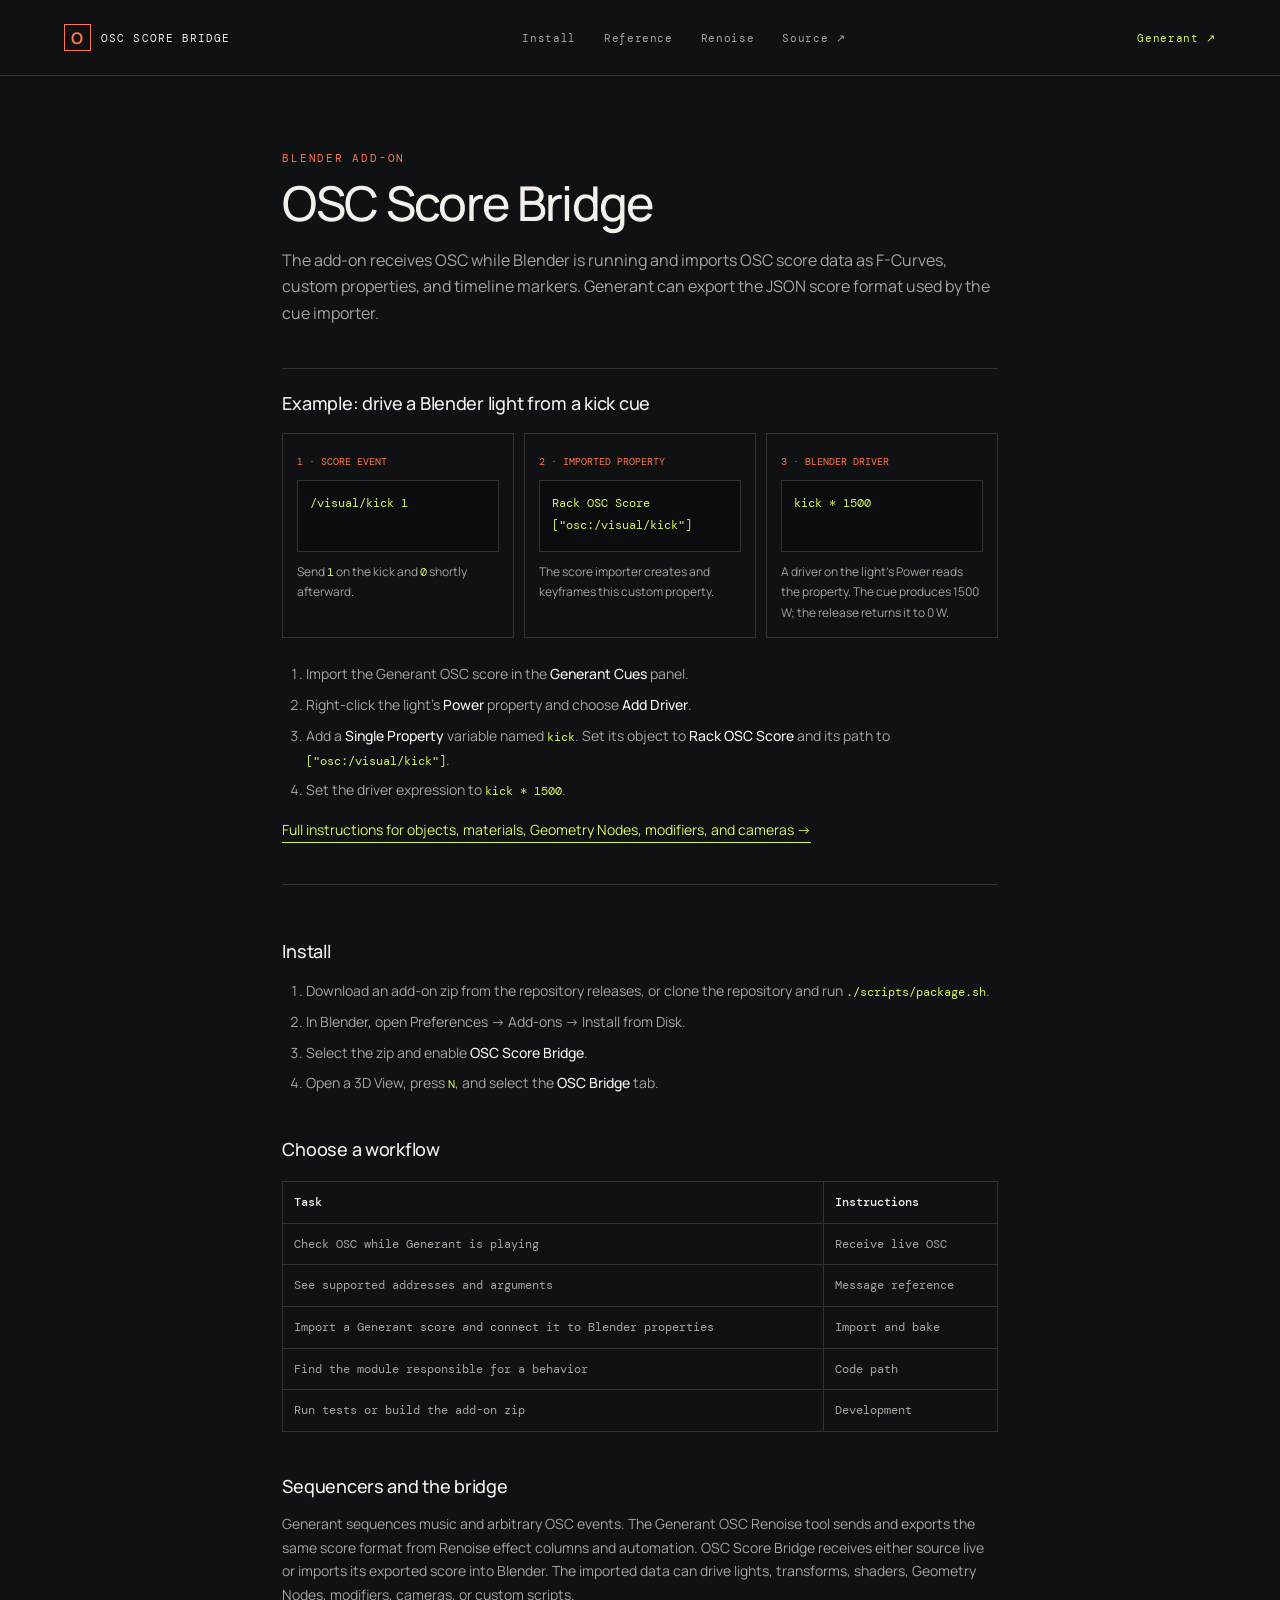
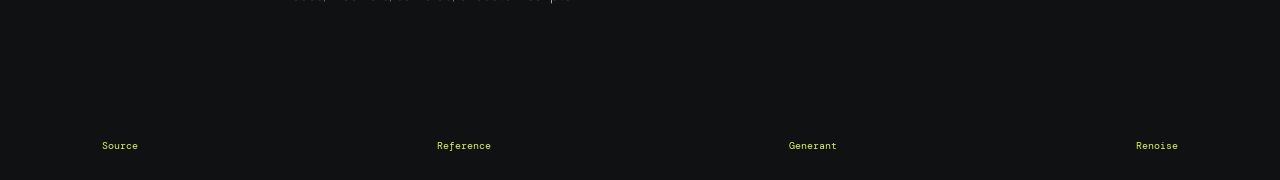
==== commit 37e5536e: "Link Renoise OSC sequencer documentation" ====
--- a/docs/index.html
+++ b/docs/index.html
@@ -1,6 +1,6 @@
 <!doctype html>
 <html lang="en"><head><meta charset="utf-8"><meta name="viewport" content="width=device-width,initial-scale=1"><meta name="description" content="Documentation for OSC Score Bridge, a Blender add-on for receiving and baking OSC data."><title>OSC Score Bridge</title><link rel="stylesheet" href="styles.css"><link rel="stylesheet" href="reference/reference.css"></head>
-<body><header class="nav"><a class="brand" href="#top"><span class="brand-mark">O</span> OSC SCORE BRIDGE</a><nav><a href="#install">Install</a><a href="reference/index.html">Reference</a><a href="https://github.com/mxjxn/osc-score-bridge">Source ↗</a></nav><a class="nav-cta" href="https://mxjxn.github.io/Generant/">Generant ↗</a></header>
+<body><header class="nav"><a class="brand" href="#top"><span class="brand-mark">O</span> OSC SCORE BRIDGE</a><nav><a href="#install">Install</a><a href="reference/index.html">Reference</a><a href="https://mxjxn.github.io/generant-renoise/">Renoise</a><a href="https://github.com/mxjxn/osc-score-bridge">Source ↗</a></nav><a class="nav-cta" href="https://mxjxn.github.io/Generant/">Generant ↗</a></header>
 <main id="top" class="reference article"><p class="eyebrow">BLENDER ADD-ON</p><h1>OSC Score Bridge</h1><p class="intro">The add-on receives OSC while Blender is running and imports OSC score data as F-Curves, custom properties, and timeline markers. Generant can export the JSON score format used by the cue importer.</p>
 <section class="front-example">
   <h2>Example: drive a Blender light from a kick cue</h2>
@@ -22,5 +22,5 @@
 <tr><td>Find the module responsible for a behavior</td><td><a href="reference/architecture.html">Code path</a></td></tr>
 <tr><td>Run tests or build the add-on zip</td><td><a href="reference/development.html">Development</a></td></tr>
 </tbody></table>
-<h2>Generant and the bridge</h2><p><a href="https://mxjxn.github.io/Generant/">Generant</a> sequences music and arbitrary OSC events. OSC Score Bridge receives those events live or imports the exported score into Blender. The imported data can drive lights, transforms, shaders, Geometry Nodes, modifiers, cameras, or custom scripts.</p>
-</main><footer><a href="https://github.com/mxjxn/osc-score-bridge">Source</a><a href="reference/index.html">Reference</a><a href="https://mxjxn.github.io/Generant/">Generant</a></footer></body></html>
+<h2>Sequencers and the bridge</h2><p><a href="https://mxjxn.github.io/Generant/">Generant</a> sequences music and arbitrary OSC events. The <a href="https://mxjxn.github.io/generant-renoise/">Generant OSC Renoise tool</a> sends and exports the same score format from Renoise effect columns and automation. OSC Score Bridge receives either source live or imports its exported score into Blender. The imported data can drive lights, transforms, shaders, Geometry Nodes, modifiers, cameras, or custom scripts.</p>
+</main><footer><a href="https://github.com/mxjxn/osc-score-bridge">Source</a><a href="reference/index.html">Reference</a><a href="https://mxjxn.github.io/Generant/">Generant</a><a href="https://mxjxn.github.io/generant-renoise/">Renoise</a></footer></body></html>
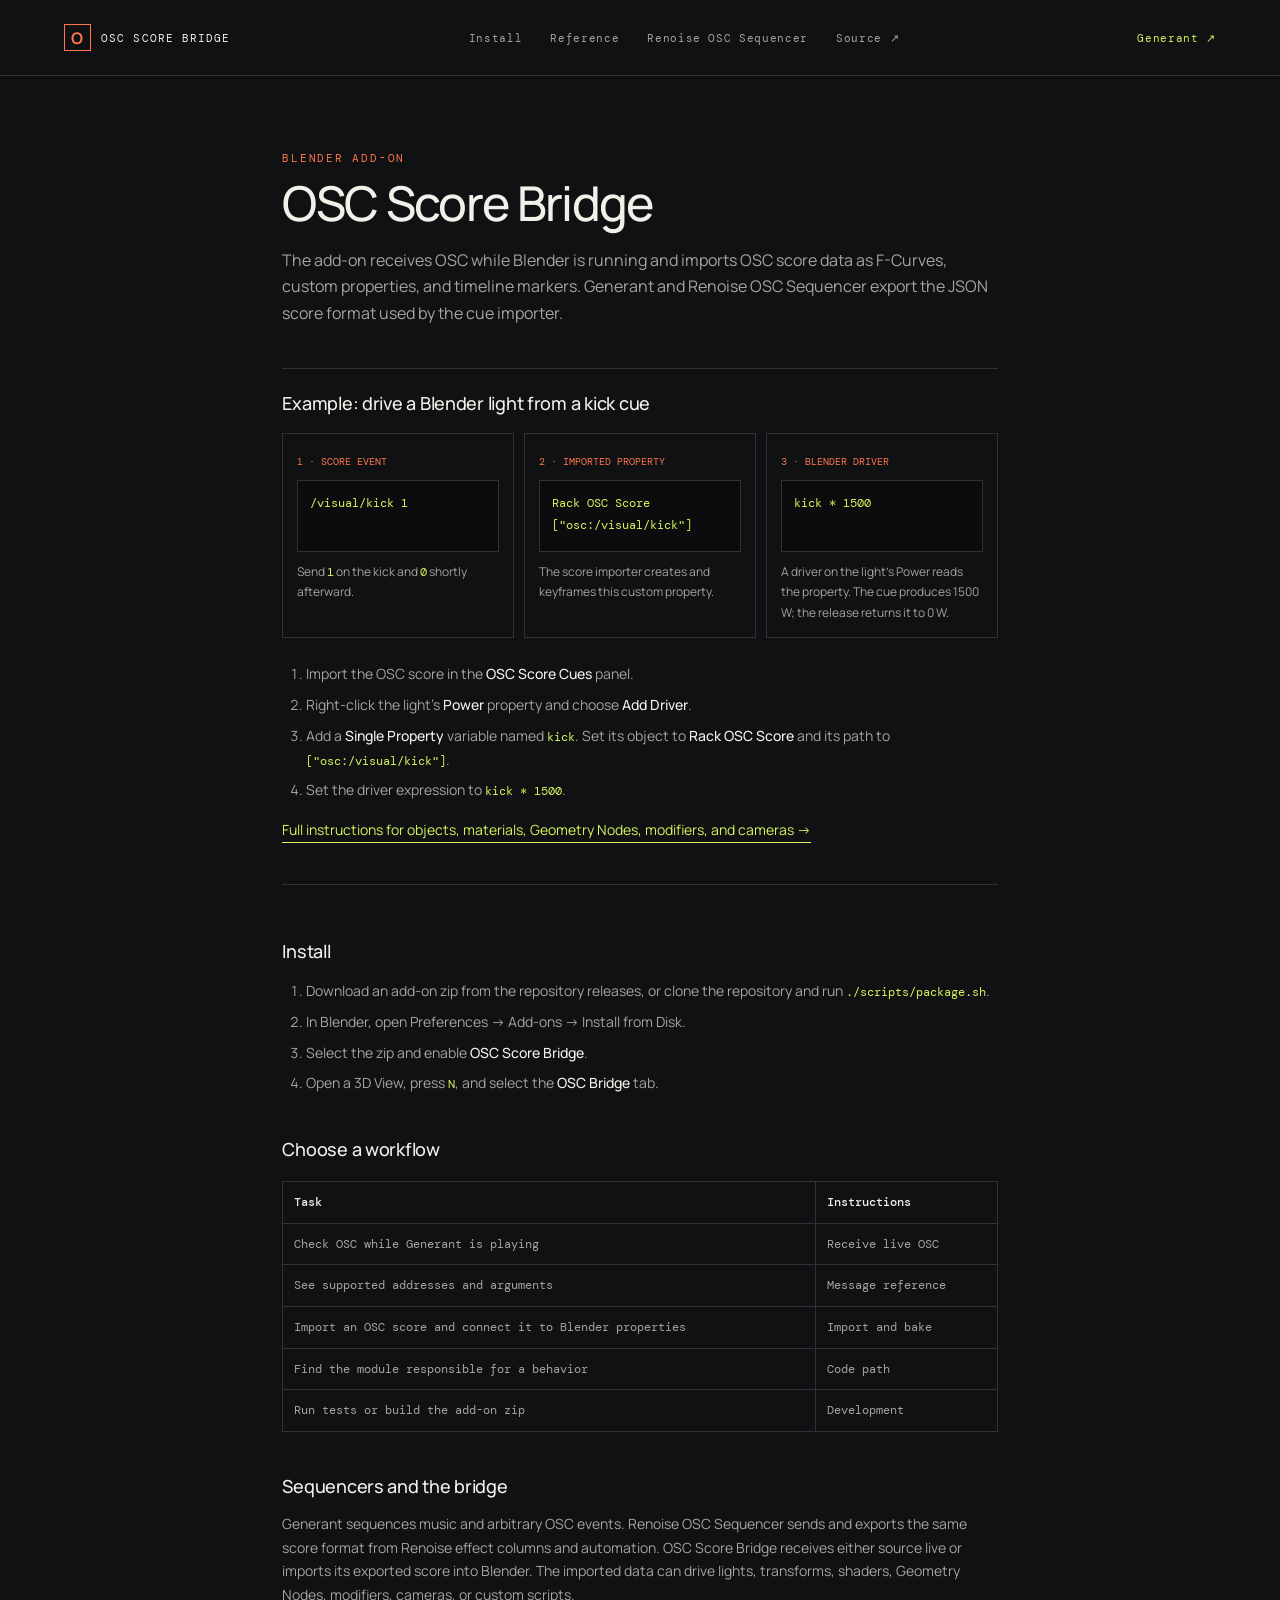
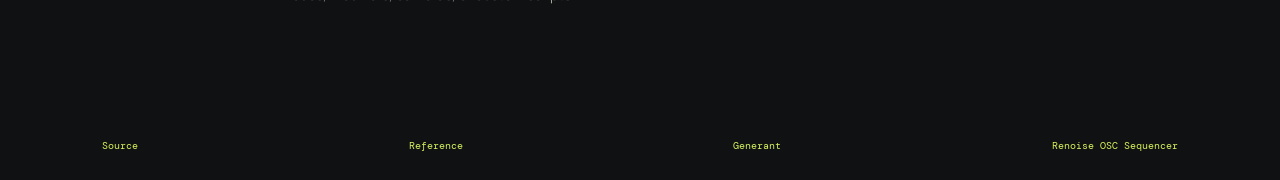
==== commit 40d96336: "Use source-neutral OSC score terminology" ====
--- a/docs/index.html
+++ b/docs/index.html
@@ -1,7 +1,7 @@
 <!doctype html>
 <html lang="en"><head><meta charset="utf-8"><meta name="viewport" content="width=device-width,initial-scale=1"><meta name="description" content="Documentation for OSC Score Bridge, a Blender add-on for receiving and baking OSC data."><title>OSC Score Bridge</title><link rel="stylesheet" href="styles.css"><link rel="stylesheet" href="reference/reference.css"></head>
-<body><header class="nav"><a class="brand" href="#top"><span class="brand-mark">O</span> OSC SCORE BRIDGE</a><nav><a href="#install">Install</a><a href="reference/index.html">Reference</a><a href="https://mxjxn.github.io/generant-renoise/">Renoise</a><a href="https://github.com/mxjxn/osc-score-bridge">Source ↗</a></nav><a class="nav-cta" href="https://mxjxn.github.io/Generant/">Generant ↗</a></header>
-<main id="top" class="reference article"><p class="eyebrow">BLENDER ADD-ON</p><h1>OSC Score Bridge</h1><p class="intro">The add-on receives OSC while Blender is running and imports OSC score data as F-Curves, custom properties, and timeline markers. Generant can export the JSON score format used by the cue importer.</p>
+<body><header class="nav"><a class="brand" href="#top"><span class="brand-mark">O</span> OSC SCORE BRIDGE</a><nav><a href="#install">Install</a><a href="reference/index.html">Reference</a><a href="https://mxjxn.github.io/renoise-osc-sequencer/">Renoise OSC Sequencer</a><a href="https://github.com/mxjxn/osc-score-bridge">Source ↗</a></nav><a class="nav-cta" href="https://mxjxn.github.io/Generant/">Generant ↗</a></header>
+<main id="top" class="reference article"><p class="eyebrow">BLENDER ADD-ON</p><h1>OSC Score Bridge</h1><p class="intro">The add-on receives OSC while Blender is running and imports OSC score data as F-Curves, custom properties, and timeline markers. Generant and Renoise OSC Sequencer export the JSON score format used by the cue importer.</p>
 <section class="front-example">
   <h2>Example: drive a Blender light from a kick cue</h2>
   <div class="example-flow">
@@ -10,7 +10,7 @@
 ["osc:/visual/kick"]</pre><p>The score importer creates and keyframes this custom property.</p></div>
     <div><span>3 · BLENDER DRIVER</span><pre>kick * 1500</pre><p>A driver on the light's Power reads the property. The cue produces 1500 W; the release returns it to 0 W.</p></div>
   </div>
-  <ol><li>Import the Generant OSC score in the <strong>Generant Cues</strong> panel.</li><li>Right-click the light's <strong>Power</strong> property and choose <strong>Add Driver</strong>.</li><li>Add a <strong>Single Property</strong> variable named <code>kick</code>. Set its object to <strong>Rack OSC Score</strong> and its path to <code>["osc:/visual/kick"]</code>.</li><li>Set the driver expression to <code>kick * 1500</code>.</li></ol>
+  <ol><li>Import the OSC score in the <strong>OSC Score Cues</strong> panel.</li><li>Right-click the light's <strong>Power</strong> property and choose <strong>Add Driver</strong>.</li><li>Add a <strong>Single Property</strong> variable named <code>kick</code>. Set its object to <strong>Rack OSC Score</strong> and its path to <code>["osc:/visual/kick"]</code>.</li><li>Set the driver expression to <code>kick * 1500</code>.</li></ol>
   <p><a href="reference/baking.html">Full instructions for objects, materials, Geometry Nodes, modifiers, and cameras →</a></p>
 </section>
 <h2 id="install">Install</h2><ol><li>Download an add-on zip from the repository releases, or clone the repository and run <code>./scripts/package.sh</code>.</li><li>In Blender, open Preferences → Add-ons → Install from Disk.</li><li>Select the zip and enable <strong>OSC Score Bridge</strong>.</li><li>Open a 3D View, press <code>N</code>, and select the <strong>OSC Bridge</strong> tab.</li></ol>
@@ -18,9 +18,9 @@
 <table><thead><tr><th>Task</th><th>Instructions</th></tr></thead><tbody>
 <tr><td>Check OSC while Generant is playing</td><td><a href="reference/live.html">Receive live OSC</a></td></tr>
 <tr><td>See supported addresses and arguments</td><td><a href="reference/protocol.html">Message reference</a></td></tr>
-<tr><td>Import a Generant score and connect it to Blender properties</td><td><a href="reference/baking.html">Import and bake</a></td></tr>
+<tr><td>Import an OSC score and connect it to Blender properties</td><td><a href="reference/baking.html">Import and bake</a></td></tr>
 <tr><td>Find the module responsible for a behavior</td><td><a href="reference/architecture.html">Code path</a></td></tr>
 <tr><td>Run tests or build the add-on zip</td><td><a href="reference/development.html">Development</a></td></tr>
 </tbody></table>
-<h2>Sequencers and the bridge</h2><p><a href="https://mxjxn.github.io/Generant/">Generant</a> sequences music and arbitrary OSC events. The <a href="https://mxjxn.github.io/generant-renoise/">Generant OSC Renoise tool</a> sends and exports the same score format from Renoise effect columns and automation. OSC Score Bridge receives either source live or imports its exported score into Blender. The imported data can drive lights, transforms, shaders, Geometry Nodes, modifiers, cameras, or custom scripts.</p>
-</main><footer><a href="https://github.com/mxjxn/osc-score-bridge">Source</a><a href="reference/index.html">Reference</a><a href="https://mxjxn.github.io/Generant/">Generant</a><a href="https://mxjxn.github.io/generant-renoise/">Renoise</a></footer></body></html>
+<h2>Sequencers and the bridge</h2><p><a href="https://mxjxn.github.io/Generant/">Generant</a> sequences music and arbitrary OSC events. <a href="https://mxjxn.github.io/renoise-osc-sequencer/">Renoise OSC Sequencer</a> sends and exports the same score format from Renoise effect columns and automation. OSC Score Bridge receives either source live or imports its exported score into Blender. The imported data can drive lights, transforms, shaders, Geometry Nodes, modifiers, cameras, or custom scripts.</p>
+</main><footer><a href="https://github.com/mxjxn/osc-score-bridge">Source</a><a href="reference/index.html">Reference</a><a href="https://mxjxn.github.io/Generant/">Generant</a><a href="https://mxjxn.github.io/renoise-osc-sequencer/">Renoise OSC Sequencer</a></footer></body></html>
